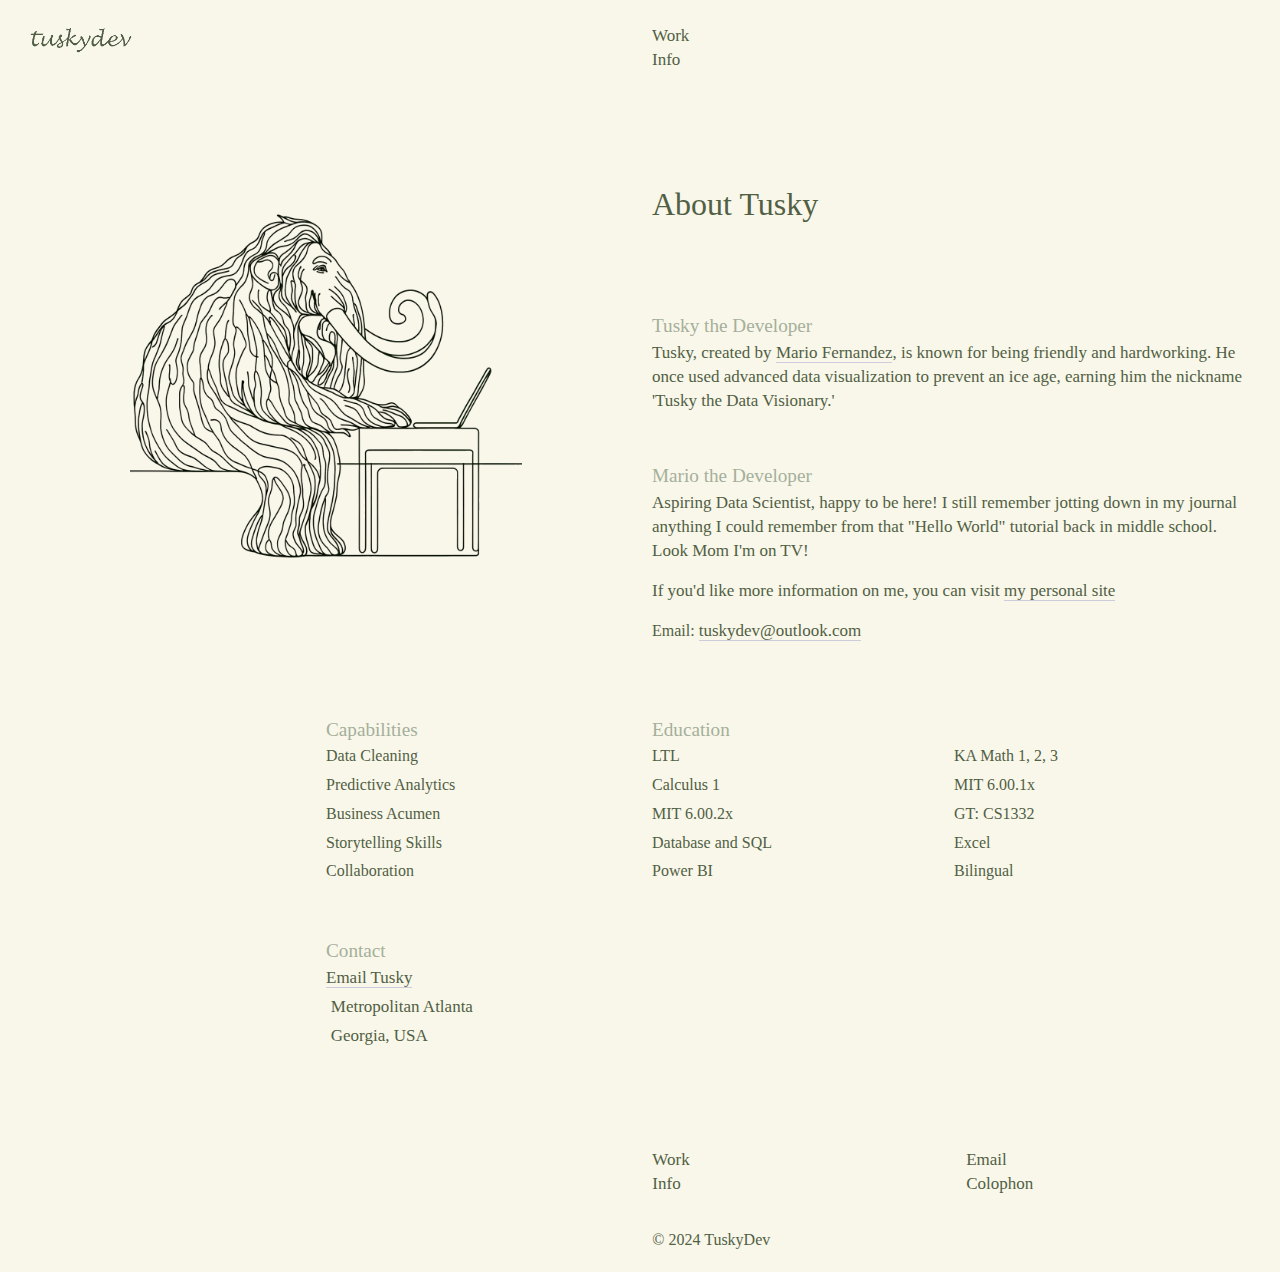
==== about.html @ 4cbc21b4 "Added index html and css files, added NAVBAR for index" ====
<!DOCTYPE html>
<html lang="en">
  <head>
    <meta charset="UTF-8" />
    <meta name="viewport" content="width=device-width, initial-scale=1.0" />
    <meta
      name="description"
      content="TuskyDev is the home of Tusky the Developer, created by Mario Fernandez. Discover our capabilities in data science, analytics, and more. Contact us at tuskydev@outlook.com."
    />
    <title>Tusky · About</title>
    <link rel="stylesheet" type="text/css" href="./styles/index.css" />
  </head>
  <body>
    <!-- Page Wrapper -->
    <div class="wrapper">
      <!-- Header -->
      <header role="banner">
        <div id="cursiveImgDiv">
          <a href="">
            <img
              id="cursiveImg"
              src="./images/cursiveTuskyDev.png"
              class="hoverHighlightClass"
              alt="Artistic
          cursive typography spelling out the word 'tuskydev' in an elegant and
          flowing style."
            />
          </a>
        </div>
        <nav role="navigation">
          <div><a href="/" class="hoverHighlightClass">Work</a></div>
          <div>
            <a href="./about.html" class="hoverHighlightClass">Info</a>
          </div>
        </nav>
      </header>

      <!-- Main Content -->
      <main role="main">
        <div id="studyingMammothDiv">
          <img
            id="studyingMammoth"
            src="./images/studyingMammothTransparent.png"
            alt="Simple and elegant line drawing depicting a mammoth, with graceful and minimalistic strokes capturing the essence of this prehistoric creature."
          />
        </div>

        <!-- About Section -->
        <div class="divTwo">
          <h1>About Tusky</h1>
          <h2>Tusky the Developer</h2>
          <p>
            Tusky, created by
            <a href="" class="hoverHighlightClass">Mario Fernandez</a>, is known
            for being friendly and hardworking. He once used advanced data
            visualization to prevent an ice age, earning him the nickname 'Tusky
            the Data Visionary.'
          </p>

          <h2>Mario the Developer</h2>
          <p>
            Aspiring Data Scientist, happy to be here! I still remember jotting
            down in my journal anything I could remember from that "Hello World"
            tutorial back in middle school. Look Mom I'm on TV!
          </p>

          <p>
            If you'd like more information on me, you can visit
            <a href="" class="hoverHighlightClass">my personal site</a>
          </p>

          <span
            >Email:
            <a href="mailto:tuskydev@outlook.com" class="hoverHighlightClass"
              >tuskydev@outlook.com</a
            ></span
          >
        </div>

        <!-- Capabilities and Contact Section -->
        <div class="divThree">
          <div>
            <h2>Capabilities</h2>
            <ul class="noBullets">
              <li>Data Cleaning</li>
              <li>Predictive Analytics</li>
              <li>Business Acumen</li>
              <li>Storytelling Skills</li>
              <li>Collaboration</li>
            </ul>
          </div>
          <div>
            <h2>Contact</h2>
            <a href="mailto:tuskydev@outlook.com" class="hoverHighlightClass"
              >Email Tusky</a
            >
            <p>Metropolitan Atlanta</p>
            <p>Georgia, USA</p>
          </div>
        </div>

        <!-- Education Section -->
        <div class="divFour">
          <h2>Education</h2>
          <ul class="noBullets">
            <li>LTL</li>
            <li>KA Math 1, 2, 3</li>
            <li>Calculus 1</li>
            <li>MIT 6.00.1x</li>
            <li>MIT 6.00.2x</li>
            <li>GT: CS1332</li>
            <li>Database and SQL</li>
            <li>Excel</li>
            <li>Power BI</li>
            <li>Bilingual</li>
          </ul>
        </div>
      </main>
    </div>

    <!-- Footer -->
    <footer role="contentinfo">
      <div id="copyrightDiv">
        <div>
          <div><a href="/" class="hoverHighlightClass">Work</a></div>
          <div><a href="./about.html" class="hoverHighlightClass">Info</a></div>
        </div>
        <span>© 2024 TuskyDev</span>
      </div>
      <div>
        <a href="mailto:tuskydev@outlook.com" class="hoverHighlightClass"
          >Email</a
        >
        <a href="" class="hoverHighlightClass">Colophon</a>
      </div>
    </footer>
  </body>
</html>
---- styles/index.css ----
/* Import statements and global settings */
/* Import statements and global settings */
/* Global settings */
* {
  color: #515f44;
}
/* Resetting some default styles */
html,
body {
  height: 100%;
  line-height: 1.5em;
  margin: 0;
  padding: 0;
}
/* General layout and structure */
.wrapper {
  min-height: 80%;
  margin-bottom: -100px;
  padding-bottom: 100px;
}
/* Typography and links */
body {
  background: #f9f7ea;
  margin: 1.5em;
}
a {
  text-decoration: none;
  border-bottom: 1px solid #ccd;
  font-size: 17px;
}
h1,
h2 {
  font-weight: 400;
}
h1 {
  font-size: calc(1.4rem) 0 0;
  margin: 0 0 calc(2 * 1.5em) 0;
  letter-spacing: 0;
}
@media (max-width: 1024px) {
  h1 {
    margin-bottom: 1rem;
  }
}
h2 {
  margin: calc(1.7 * 1.5em) 0 0;
  font-size: 1.2rem;
  line-height: 1.5em;
  color: #a5af9b;
}
@media (max-width: 480px) {
  h2 {
    margin: calc(1.3 * 1.5em) 0 0;
  }
}
p {
  font-size: 17px;
}
li {
  margin-bottom: 0.3rem;
}
/* Header styling */
header {
  display: grid;
  grid-template-columns: repeat(2, 1fr);
  grid-gap: 1.5em;
  margin-bottom: calc(5 * 1.5em);
  line-height: 1.5em;
}
header nav {
  display: flex;
  flex-direction: column;
  width: 100%;
}
header nav a {
  border-bottom: none;
}
header #cursiveImgDiv {
  width: 100%;
}
header #cursiveImgDiv a {
  border-bottom: none;
}
header #cursiveImg {
  width: 7rem;
  height: 2rem;
}
@media (max-width: 1024px) {
  header #cursiveImg {
    width: 6rem;
    height: 1.8rem;
  }
}
@media (max-width: 480px) {
  header #cursiveImg {
    width: 5rem;
    height: 1.6rem;
  }
}
header #cursiveImg:hover {
  filter: hue-rotate(90deg);
}
/* Main content styling */
main {
  display: grid;
  grid-template-columns: 1fr 1fr;
  gap: 1.5em;
}
@media (max-width: 1024px) {
  main {
    display: flex;
    flex-direction: column;
  }
}
@media (max-width: 480px) {
  main {
    gap: 0;
  }
}
main #studyingMammothDiv {
  margin: 0 auto;
  width: 100%;
  user-select: none;
  -moz-user-select: none;
  /* Firefox */
  -webkit-user-select: none;
  /* Safari and Chrome */
  -ms-user-select: none;
  /* IE 10+ and Edge */
  pointer-events: none;
}
main #studyingMammothDiv #studyingMammoth {
  display: block;
  margin: 0 auto;
  max-width: 28em;
  width: 65%;
}
@media (max-width: 1024px) {
  main #studyingMammothDiv #studyingMammoth {
    margin-bottom: 5rem;
  }
}
@media (max-width: 1024px) {
  .divTwo {
    text-align: center;
  }
}
.divTwo p {
  margin: 0 0 1rem;
  max-width: 35em;
}
@media (max-width: 1024px) {
  .divTwo p {
    margin-left: auto;
    margin-right: auto;
  }
}
.divThree {
  display: flex;
  flex-direction: column;
}
@media (max-width: 1024px) {
  .divThree {
    display: grid;
    grid-template-columns: 1fr 1fr;
  }
}
@media (max-width: 480px) {
  .divThree {
    display: grid;
    grid-template-columns: 1fr;
  }
}
.divThree div {
  margin-left: 50%;
}
@media (max-width: 1024px) {
  .divThree div {
    margin: 0;
    margin-left: auto;
    margin-right: auto;
  }
}
.divThree p {
  margin: 0.3rem;
}
@media (max-width: 1024px) {
  .divFour {
    display: grid;
  }
}
@media (max-width: 1024px) {
  .divFour h2 {
    text-align: center;
    margin-right: 50%;
  }
}
.divFour ul {
  display: grid;
  grid-template-columns: 1fr 1fr;
}
@media (max-width: 1024px) {
  .divFour ul {
    text-align: center;
  }
}
/* Footer styling */
footer {
  display: grid;
  grid-template-columns: repeat(2, 1fr);
  gap: 1.5em;
  line-height: 1.5em;
  padding-top: calc(4 * 1.5em);
  padding-bottom: 1.5em;
  height: 100px;
  margin-left: 51%;
}
@media (max-width: 1024px) {
  footer {
    text-align: center;
    margin: auto;
  }
}
@media (max-width: 480px) {
  footer {
    display: flex;
    flex-direction: column-reverse;
    margin-top: 5rem;
    gap: 0;
  }
}
footer #copyrightDiv {
  display: flex;
  flex-direction: column;
}
footer #copyrightDiv span {
  margin-top: 2rem;
}
footer a {
  display: flex;
  flex-direction: column;
  border-bottom: none;
}
/* Utility classes */
.noBullets {
  list-style: none;
  padding: 0;
  margin: 0;
  width: 100%;
}
.hoverHighlightClass:hover {
  transition: opacity 0.1s;
  opacity: 0.7;
  color: #a5af9b;
}
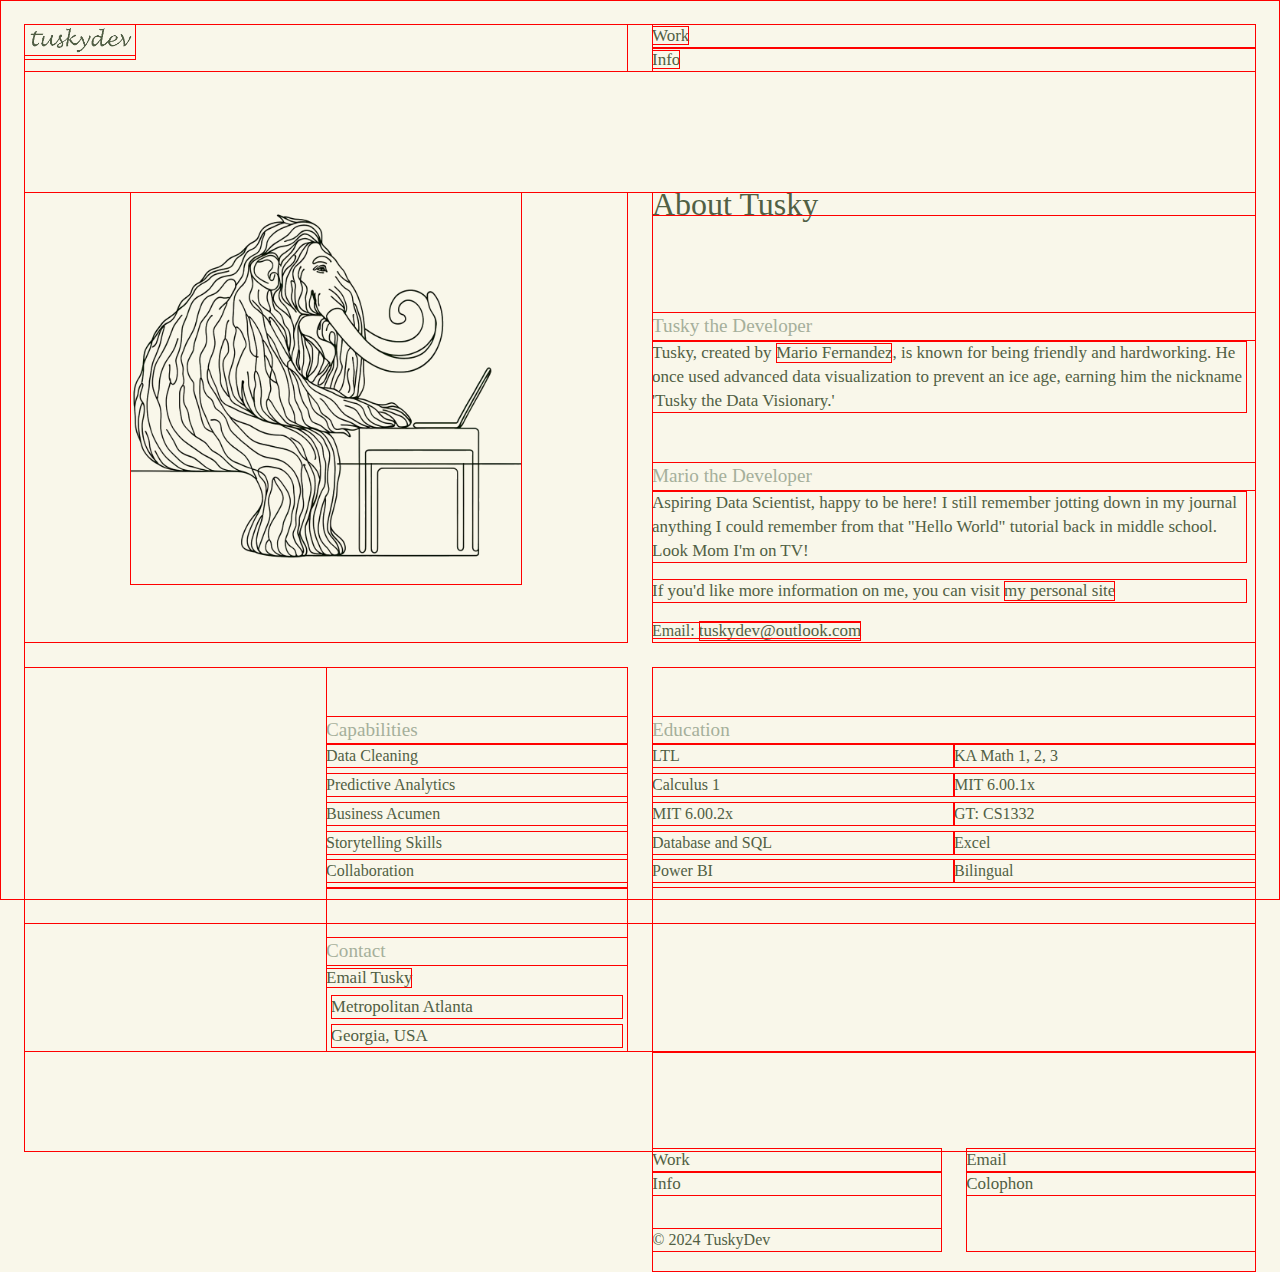
==== commit 99b9aa3f: "Grid display for first project works somewhat well! Need to adjust a couple of things" ====
--- a/about.html
+++ b/about.html
@@ -8,7 +8,7 @@
       content="TuskyDev is the home of Tusky the Developer, created by Mario Fernandez. Discover our capabilities in data science, analytics, and more. Contact us at tuskydev@outlook.com."
     />
     <title>Tusky · About</title>
-    <link rel="stylesheet" type="text/css" href="./styles/index.css" />
+    <link rel="stylesheet" type="text/css" href="../styles/index.css" />
   </head>
   <body>
     <!-- Page Wrapper -->
@@ -16,7 +16,7 @@
       <!-- Header -->
       <header role="banner">
         <div id="cursiveImgDiv">
-          <a href="">
+          <a href="/">
             <img
               id="cursiveImg"
               src="./images/cursiveTuskyDev.png"
@@ -36,7 +36,7 @@
       </header>
 
       <!-- Main Content -->
-      <main role="main">
+      <main role="main" class="aboutMain">
         <div id="studyingMammothDiv">
           <img
             id="studyingMammoth"
--- a/styles/index.css
+++ b/styles/index.css
@@ -1,7 +1,8 @@
-/* Import statements and global settings */
 /* Import statements and global settings */
 /* Global settings */
 * {
+  outline: 1px solid red;
+  outline-offset: -1px;
   color: #515f44;
 }
 /* Resetting some default styles */
@@ -100,24 +101,24 @@
 header #cursiveImg:hover {
   filter: hue-rotate(90deg);
 }
-/* Main content styling */
-main {
+/* about page main content styling */
+.aboutMain {
   display: grid;
   grid-template-columns: 1fr 1fr;
   gap: 1.5em;
 }
 @media (max-width: 1024px) {
-  main {
+  .aboutMain {
     display: flex;
     flex-direction: column;
   }
 }
 @media (max-width: 480px) {
-  main {
+  .aboutMain {
     gap: 0;
   }
 }
-main #studyingMammothDiv {
+.aboutMain #studyingMammothDiv {
   margin: 0 auto;
   width: 100%;
   user-select: none;
@@ -129,14 +130,14 @@
   /* IE 10+ and Edge */
   pointer-events: none;
 }
-main #studyingMammothDiv #studyingMammoth {
+.aboutMain #studyingMammothDiv #studyingMammoth {
   display: block;
   margin: 0 auto;
   max-width: 28em;
   width: 65%;
 }
 @media (max-width: 1024px) {
-  main #studyingMammothDiv #studyingMammoth {
+  .aboutMain #studyingMammothDiv #studyingMammoth {
     margin-bottom: 5rem;
   }
 }
@@ -253,3 +254,29 @@
   opacity: 0.7;
   color: #a5af9b;
 }
+/* index.html styles below */
+.projectList {
+  display: grid;
+  grid-template-columns: repeat(3, 1fr);
+  grid-template-rows: repeat(2, 1fr);
+  grid-column-gap: 0px;
+  grid-row-gap: 0px;
+}
+.projectList #projectListH1 {
+  grid-area: 1 / 2 / 2 / 4;
+  font-size: calc(3.6 * 1.4rem);
+  margin: 0;
+}
+.projectList #projectListNumber {
+  grid-area: 2 / 1 / 3 / 2;
+  display: flex;
+  justify-content: flex-end;
+  align-items: center;
+  margin-right: 1rem;
+}
+.projectList #projectListDescription {
+  grid-area: 2 / 2 / 3 / 3;
+}
+.projectList .projectListViewProject {
+  grid-area: 2 / 3 / 3 / 4;
+}
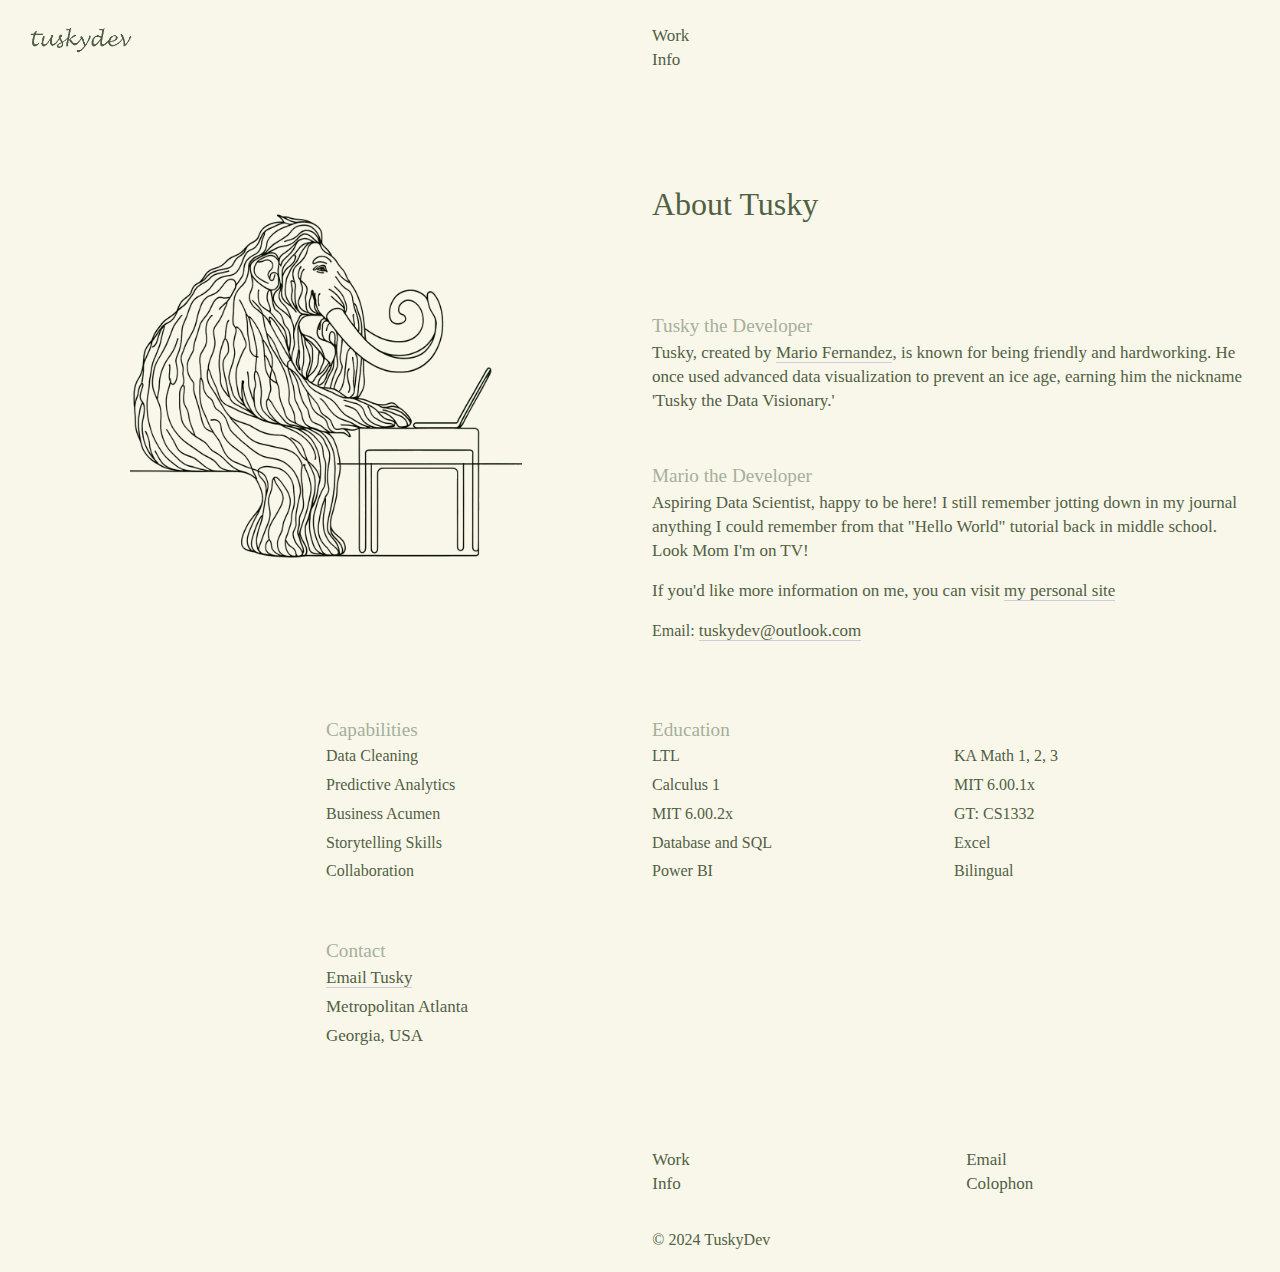
==== commit f8258d27: "Added work pages specific for each project; ready to implement html!" ====
--- a/about.html
+++ b/about.html
@@ -27,6 +27,8 @@
             />
           </a>
         </div>
+
+        <!-- Navigation Links -->
         <nav role="navigation">
           <div><a href="/" class="hoverHighlightClass">Work</a></div>
           <div>
--- a/styles/index.css
+++ b/styles/index.css
@@ -1,8 +1,6 @@
 /* Import statements and global settings */
 /* Global settings */
 * {
-  outline: 1px solid red;
-  outline-offset: -1px;
   color: #515f44;
 }
 /* Resetting some default styles */
@@ -183,7 +181,7 @@
   }
 }
 .divThree p {
-  margin: 0.3rem;
+  margin: 0.3rem 0;
 }
 @media (max-width: 1024px) {
   .divFour {
@@ -256,27 +254,180 @@
 }
 /* index.html styles below */
 .projectList {
-  display: grid;
-  grid-template-columns: repeat(3, 1fr);
-  grid-template-rows: repeat(2, 1fr);
-  grid-column-gap: 0px;
-  grid-row-gap: 0px;
-}
-.projectList #projectListH1 {
+  /* Grid Layout for Project List */
+  display: grid;
+  grid-template-columns: 1fr 1fr 1.5fr;
+  grid-template-rows: 0.75fr 1fr;
+  grid-column-gap: 25px;
+  margin-bottom: 10rem;
+  /* Responsive Grid Adjustments */
+  /* Font Size for Paragraphs and Links */
+  /* Project List Heading Styling */
+  /* Project List Number Styling */
+  /* Project List Description Styling */
+  /* Project List View Work Styling */
+}
+@media (max-width: 1500px) {
+  .projectList {
+    grid-template-columns: 1fr 1.25fr 1fr;
+  }
+}
+@media (max-width: 1250px) {
+  .projectList {
+    grid-template-columns: 1fr 1.25fr 1fr;
+  }
+}
+@media (max-width: 1024px) {
+  .projectList {
+    grid-template-columns: 0.1fr 1.25fr 1fr;
+    margin-bottom: 8rem;
+  }
+}
+@media (max-width: 768px) {
+  .projectList {
+    grid-template-columns: 0.1fr 1.5fr;
+    grid-template-rows: 0.25fr 0.25fr 0.25fr;
+  }
+}
+@media (max-width: 480px) {
+  .projectList {
+    grid-template-columns: auto 1.5fr;
+    grid-template-rows: auto auto auto;
+    margin-bottom: 6rem;
+  }
+}
+.projectList p,
+.projectList a {
+  font-size: 1.7rem;
+  /* Responsive Font Size Adjustments */
+}
+@media (max-width: 2000px) {
+  .projectList p,
+  .projectList a {
+    font-size: 1.5rem;
+  }
+}
+@media (max-width: 1500px) {
+  .projectList p,
+  .projectList a {
+    font-size: 1.25rem;
+  }
+}
+@media (max-width: 1250px) {
+  .projectList p,
+  .projectList a {
+    font-size: 1.05rem;
+  }
+}
+@media (max-width: 1024px) {
+  .projectList p,
+  .projectList a {
+    font-size: 1rem;
+  }
+}
+@media (max-width: 768px) {
+  .projectList p,
+  .projectList a {
+    font-size: 1.2rem;
+  }
+}
+@media (max-width: 480px) {
+  .projectList p,
+  .projectList a {
+    font-size: 1rem;
+  }
+}
+.projectList .projectListH1 {
+  /* Heading Grid Layout */
+  display: grid;
   grid-area: 1 / 2 / 2 / 4;
-  font-size: calc(3.6 * 1.4rem);
-  margin: 0;
-}
-.projectList #projectListNumber {
+  margin: auto 0;
+  font-size: 5.5rem;
+  /* Responsive Font Size Adjustments */
+}
+@media (max-width: 2000px) {
+  .projectList .projectListH1 {
+    font-size: 4.5rem;
+  }
+}
+@media (max-width: 1500px) {
+  .projectList .projectListH1 {
+    font-size: 4.2rem;
+  }
+}
+@media (max-width: 1250px) {
+  .projectList .projectListH1 {
+    font-size: 4rem;
+  }
+}
+@media (max-width: 768px) {
+  .projectList .projectListH1 {
+    font-size: 2.5rem;
+    line-height: calc(0.4 * 1.5em);
+  }
+}
+@media (max-width: 480px) {
+  .projectList .projectListH1 {
+    font-size: 2.1rem;
+    line-height: calc(0.6 * 1.5em);
+  }
+}
+.projectList .projectListNumber {
   grid-area: 2 / 1 / 3 / 2;
   display: flex;
   justify-content: flex-end;
-  align-items: center;
-  margin-right: 1rem;
-}
-.projectList #projectListDescription {
+  align-items: end;
+}
+.projectList .projectListDescription {
   grid-area: 2 / 2 / 3 / 3;
-}
-.projectList .projectListViewProject {
+  max-width: 80%;
+}
+@media (max-width: 1024px) {
+  .projectList .projectListDescription {
+    max-width: 90%;
+  }
+}
+@media (max-width: 768px) {
+  .projectList .projectListDescription {
+    max-width: 100%;
+  }
+}
+.projectList .projectListViewWork {
   grid-area: 2 / 3 / 3 / 4;
-}
+  display: flex;
+  align-items: end;
+  /* Responsive Font Size and Padding Adjustments */
+  /* Styling for Curved Arrow Icon */
+}
+@media (max-width: 768px) {
+  .projectList .projectListViewWork {
+    grid-area: 3 / 2 / 4 / 3;
+  }
+}
+.projectList .projectListViewWork .curvedArrow {
+  font-size: 2.5rem;
+  padding-right: 8rem;
+  margin-right: -7rem;
+  border-bottom: none;
+  cursor: text;
+  /* Responsive Font Size and Padding Adjustments */
+}
+@media (max-width: 1500px) {
+  .projectList .projectListViewWork .curvedArrow {
+    font-size: 1.5rem;
+    padding-right: 7rem;
+    margin-right: -6rem;
+  }
+}
+@media (max-width: 1250px) {
+  .projectList .projectListViewWork .curvedArrow {
+    font-size: 1.5rem;
+    padding-right: 6rem;
+    margin-right: -5rem;
+  }
+}
+@media (max-width: 1024px) {
+  .projectList .projectListViewWork .curvedArrow {
+    font-size: 1.2rem;
+  }
+}
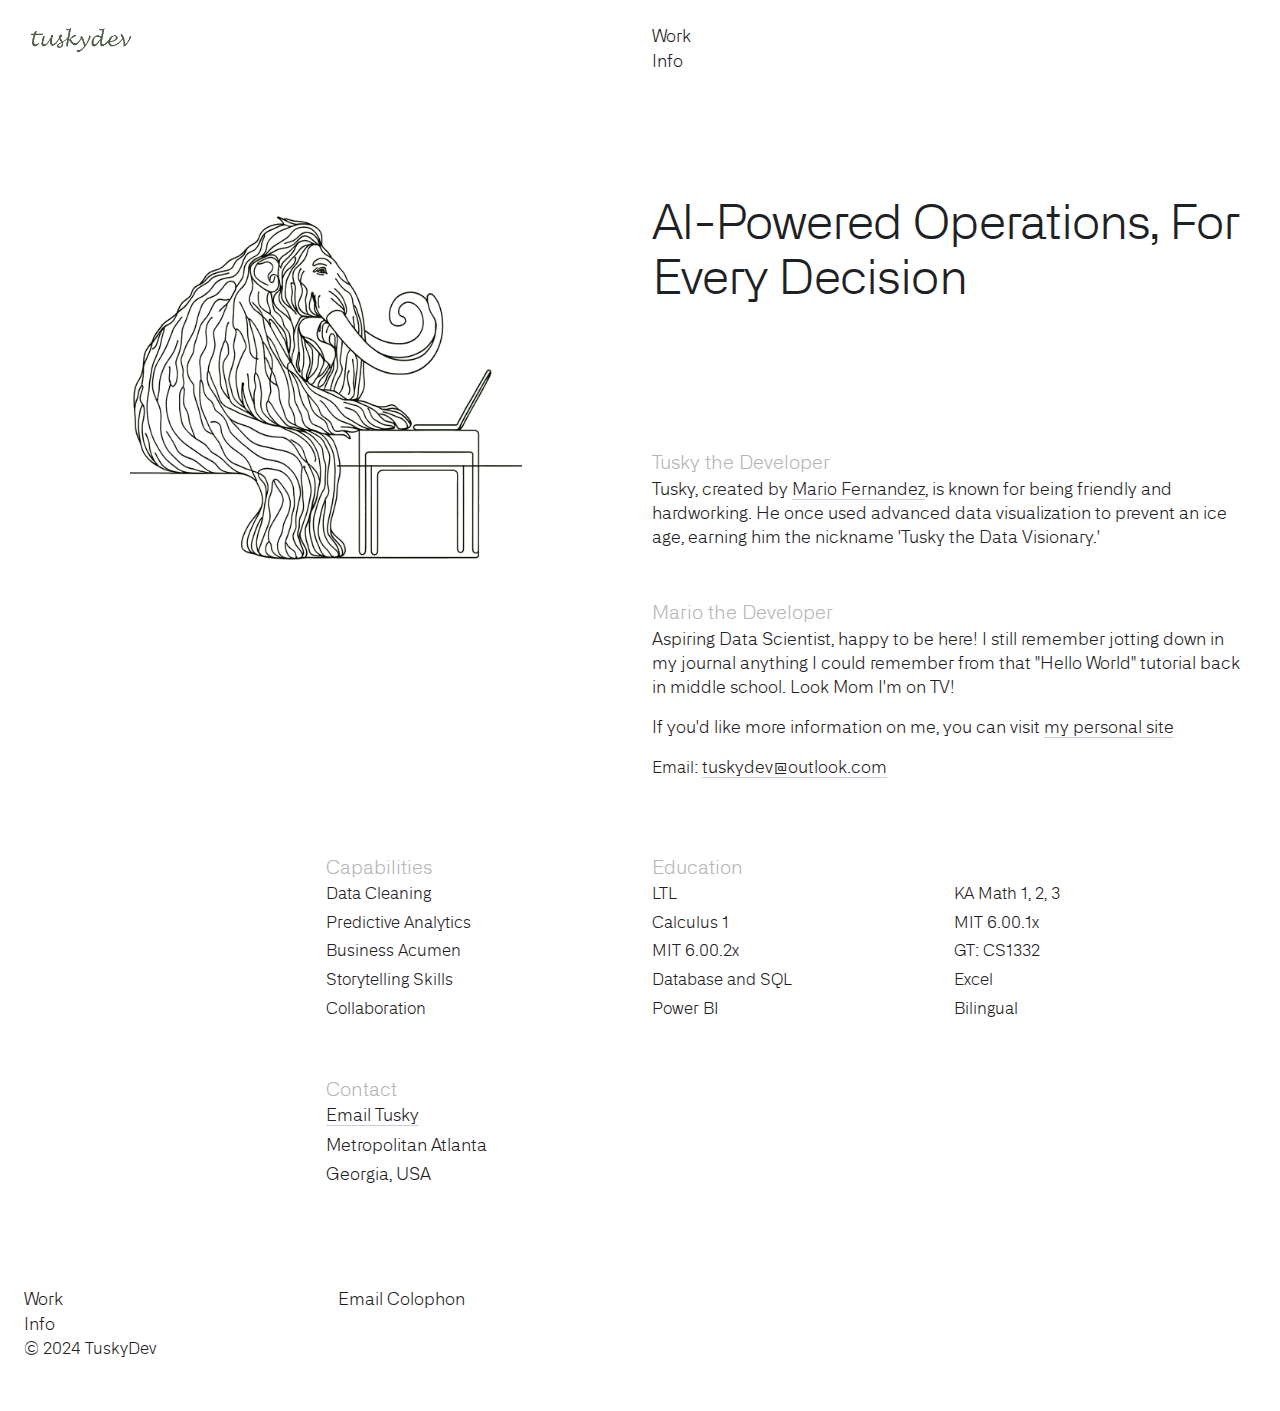
==== commit ec1ba96f: "added Exan font" ====
--- a/about.html
+++ b/about.html
@@ -49,7 +49,7 @@
 
         <!-- About Section -->
         <div class="divTwo">
-          <h1>About Tusky</h1>
+          <h1>AI-Powered Operations, For Every Decision</h1>
           <h2>Tusky the Developer</h2>
           <p>
             Tusky, created by
--- a/styles/index.css
+++ b/styles/index.css
@@ -1,7 +1,20 @@
 /* Import statements and global settings */
+@font-face {
+  font-family: "Alliance No. 1";
+  src: url("./fonts/degarism_studio_-_alliance_no.1_light-webfont.woff2") format("woff2"), url("./fonts/degarism_studio_-_alliance_no.1_light-webfont.woff") format("woff");
+  font-weight: normal;
+  font-style: normal;
+}
+@font-face {
+  font-family: "Alliance No. 2";
+  src: url("./fonts/degarism_studio_-_alliance_no.2_light-webfont.woff2") format("woff2"), url("./fonts/degarism_studio_-_alliance_no.2_light-webfont.woff") format("woff");
+  font-weight: normal;
+  font-style: normal;
+}
 /* Global settings */
 * {
-  color: #515f44;
+  color: #1e2124;
+  font-family: "Alliance No. 2";
 }
 /* Resetting some default styles */
 html,
@@ -19,7 +32,7 @@
 }
 /* Typography and links */
 body {
-  background: #f9f7ea;
+  background: #ffffff;
   margin: 1.5em;
 }
 a {
@@ -32,20 +45,17 @@
   font-weight: 400;
 }
 h1 {
-  font-size: calc(1.4rem) 0 0;
   margin: 0 0 calc(2 * 1.5em) 0;
-  letter-spacing: 0;
-}
-@media (max-width: 1024px) {
-  h1 {
-    margin-bottom: 1rem;
-  }
+  font-family: "Alliance No. 2";
+  font-size: calc(3em);
+  letter-spacing: -0.02em;
+  line-height: 1.15em;
 }
 h2 {
   margin: calc(1.7 * 1.5em) 0 0;
   font-size: 1.2rem;
   line-height: 1.5em;
-  color: #a5af9b;
+  color: #b5b6b7;
 }
 @media (max-width: 480px) {
   h2 {
@@ -206,39 +216,59 @@
 /* Footer styling */
 footer {
   display: grid;
-  grid-template-columns: repeat(2, 1fr);
+  grid-template-columns: repeat(4, 1fr);
+  grid-template-rows: repeat(2, 1fr);
   gap: 1.5em;
+  height: 100px;
   line-height: 1.5em;
   padding-top: calc(4 * 1.5em);
   padding-bottom: 1.5em;
-  height: 100px;
-  margin-left: 51%;
 }
 @media (max-width: 1024px) {
   footer {
-    text-align: center;
-    margin: auto;
-  }
-}
-@media (max-width: 480px) {
-  footer {
-    display: flex;
-    flex-direction: column-reverse;
-    margin-top: 5rem;
-    gap: 0;
-  }
-}
-footer #copyrightDiv {
+    grid-template-columns: repeat(2, 1fr);
+    grid-template-rows: repeat(3, 1fr);
+  }
+}
+footer a,
+footer span {
+  border-bottom: none;
+}
+footer .infoUpArrow {
+  grid-area: 1 / 1 / 2 / 2;
+}
+@media (max-width: 1024px) {
+  footer .infoUpArrow {
+    grid-area: 1 / 1 / 2 / 2;
+  }
+}
+footer .infoWorkInfo {
+  grid-area: 1 / 3 / 2 / 4;
   display: flex;
   flex-direction: column;
 }
-footer #copyrightDiv span {
-  margin-top: 2rem;
-}
-footer a {
+@media (max-width: 1024px) {
+  footer .infoWorkInfo {
+    grid-area: 2 / 1 / 3 / 2;
+  }
+}
+footer .infoEmailColophon {
+  grid-area: 1 / 4 / 2 / 5;
   display: flex;
   flex-direction: column;
-  border-bottom: none;
+}
+@media (max-width: 1024px) {
+  footer .infoEmailColophon {
+    grid-area: 2 / 2 / 3 / 3;
+  }
+}
+footer .infoC2024TuskyDev {
+  grid-area: 2 / 3 / 3 / 4;
+}
+@media (max-width: 1024px) {
+  footer .infoC2024TuskyDev {
+    grid-area: 3 / 1 / 4 / 2;
+  }
 }
 /* Utility classes */
 .noBullets {
@@ -250,7 +280,7 @@
 .hoverHighlightClass:hover {
   transition: opacity 0.1s;
   opacity: 0.7;
-  color: #a5af9b;
+  color: #b5b6b7;
 }
 /* index.html styles below */
 .projectList {
@@ -338,8 +368,6 @@
   }
 }
 .projectList .projectListH1 {
-  /* Heading Grid Layout */
-  display: grid;
   grid-area: 1 / 2 / 2 / 4;
   margin: auto 0;
   font-size: 5.5rem;
@@ -396,7 +424,6 @@
   grid-area: 2 / 3 / 3 / 4;
   display: flex;
   align-items: end;
-  /* Responsive Font Size and Padding Adjustments */
   /* Styling for Curved Arrow Icon */
 }
 @media (max-width: 768px) {
@@ -406,8 +433,8 @@
 }
 .projectList .projectListViewWork .curvedArrow {
   font-size: 2.5rem;
-  padding-right: 8rem;
-  margin-right: -7rem;
+  margin-right: 0.5rem;
+  margin-bottom: 0.15rem;
   border-bottom: none;
   cursor: text;
   /* Responsive Font Size and Padding Adjustments */
@@ -415,15 +442,11 @@
 @media (max-width: 1500px) {
   .projectList .projectListViewWork .curvedArrow {
     font-size: 1.5rem;
-    padding-right: 7rem;
-    margin-right: -6rem;
   }
 }
 @media (max-width: 1250px) {
   .projectList .projectListViewWork .curvedArrow {
     font-size: 1.5rem;
-    padding-right: 6rem;
-    margin-right: -5rem;
   }
 }
 @media (max-width: 1024px) {
@@ -431,3 +454,239 @@
     font-size: 1.2rem;
   }
 }
+/* detailedProjects styles below */
+.detailedProjectMain {
+  /* Summary styles below */
+}
+.detailedProjectMain h2 {
+  font-size: 1.6rem;
+}
+@media (max-width: 768px) {
+  .detailedProjectMain h2 {
+    font-size: 1.4rem;
+  }
+}
+@media (max-width: 480px) {
+  .detailedProjectMain h2 {
+    font-size: 1.2rem;
+  }
+}
+.detailedProjectMain p {
+  font-size: 1.3rem;
+  margin: 0;
+}
+@media (max-width: 768px) {
+  .detailedProjectMain p {
+    font-size: 1.15rem;
+  }
+}
+@media (max-width: 480px) {
+  .detailedProjectMain p {
+    font-size: 1rem;
+  }
+}
+.detailedProjectMain .detailedProjectHeader {
+  display: grid;
+  grid-template-columns: 1fr;
+  grid-template-rows: 1.5fr 1fr 1.5fr;
+  max-width: 84%;
+  margin-left: auto;
+  margin-right: 0;
+}
+@media (max-width: 2000px) {
+  .detailedProjectMain .detailedProjectHeader {
+    max-width: 95%;
+  }
+}
+@media (max-width: 1500px) {
+  .detailedProjectMain .detailedProjectHeader {
+    max-width: 100%;
+  }
+}
+@media (max-width: 794px) {
+  .detailedProjectMain .detailedProjectHeader {
+    grid-template-rows: 40px 0.5fr 50px;
+  }
+}
+@media (max-width: 480px) {
+  .detailedProjectMain .detailedProjectHeader {
+    grid-template-rows: 1fr 0.5fr 50px;
+  }
+}
+.detailedProjectMain .detailedProjectHeader .detailedProjectH1 {
+  margin: auto 0;
+  font-size: calc(2.5 * 1.4rem);
+}
+@media (max-width: 768px) {
+  .detailedProjectMain .detailedProjectHeader .detailedProjectH1 {
+    font-size: calc(2 * 1.4rem);
+  }
+}
+@media (max-width: 480px) {
+  .detailedProjectMain .detailedProjectHeader .detailedProjectH1 {
+    font-size: calc(1.5 * 1.4rem);
+    line-height: 30px;
+  }
+}
+.detailedProjectMain .detailedProjectHeader .detailedProjectDescription {
+  font-size: 1.5rem;
+  font-style: italic;
+  margin: 0;
+}
+@media (max-width: 768px) {
+  .detailedProjectMain .detailedProjectHeader .detailedProjectDescription {
+    font-size: 1.2rem;
+  }
+}
+@media (max-width: 480px) {
+  .detailedProjectMain .detailedProjectHeader .detailedProjectDescription {
+    font-size: 1.1rem;
+  }
+}
+.detailedProjectMain .detailedProjectHeader .detailedProjectLinks {
+  display: flex;
+  align-items: end;
+}
+.detailedProjectMain .detailedProjectHeader .detailedProjectLinks a,
+.detailedProjectMain .detailedProjectHeader .detailedProjectLinks span {
+  font-size: 1.5rem;
+}
+@media (max-width: 768px) {
+  .detailedProjectMain .detailedProjectHeader .detailedProjectLinks a,
+  .detailedProjectMain .detailedProjectHeader .detailedProjectLinks span {
+    font-size: 1.3rem;
+  }
+}
+.detailedProjectMain .detailedProjectDiv {
+  display: grid;
+  grid-template-columns: repeat(3, 1fr);
+  grid-template-rows: repeat(1, 1fr);
+  grid-column-gap: 150px;
+  width: 60%;
+  margin: auto;
+  margin-top: 4rem;
+}
+@media (max-width: 2000px) {
+  .detailedProjectMain .detailedProjectDiv {
+    width: 80%;
+    grid-column-gap: 125px;
+  }
+}
+@media (max-width: 1500px) {
+  .detailedProjectMain .detailedProjectDiv {
+    width: 85%;
+    grid-column-gap: 75px;
+  }
+}
+@media (max-width: 1250px) {
+  .detailedProjectMain .detailedProjectDiv {
+    width: 98%;
+    grid-column-gap: 50px;
+  }
+}
+@media (max-width: 1024px) {
+  .detailedProjectMain .detailedProjectDiv {
+    grid-template-columns: 1fr;
+    grid-template-rows: auto auto auto;
+  }
+}
+@media (max-width: 768px) {
+  .detailedProjectMain .detailedProjectDiv {
+    margin-top: 3rem;
+  }
+}
+@media (max-width: 480px) {
+  .detailedProjectMain .detailedProjectDiv {
+    margin-top: 2rem;
+  }
+}
+.detailedProjectMain .detailedProjectAnalysisDiv {
+  display: grid;
+  grid-template-columns: 1fr;
+  grid-template-rows: 1fr auto;
+  width: 60%;
+  margin: auto;
+  margin-top: 4rem;
+}
+@media (max-width: 2000px) {
+  .detailedProjectMain .detailedProjectAnalysisDiv {
+    width: 80%;
+    grid-column-gap: 125px;
+  }
+}
+@media (max-width: 1500px) {
+  .detailedProjectMain .detailedProjectAnalysisDiv {
+    width: 85%;
+    grid-column-gap: 75px;
+  }
+}
+@media (max-width: 1250px) {
+  .detailedProjectMain .detailedProjectAnalysisDiv {
+    width: 98%;
+    grid-column-gap: 50px;
+  }
+}
+.detailedProjectMain .detailedProjectAnalysisDiv p {
+  width: 60%;
+}
+@media (max-width: 2000px) {
+  .detailedProjectMain .detailedProjectAnalysisDiv p {
+    width: 60%;
+    grid-column-gap: 125px;
+  }
+}
+@media (max-width: 1500px) {
+  .detailedProjectMain .detailedProjectAnalysisDiv p {
+    width: 80%;
+    grid-column-gap: 125px;
+  }
+}
+@media (max-width: 1250px) {
+  .detailedProjectMain .detailedProjectAnalysisDiv p {
+    width: 85%;
+    grid-column-gap: 100px;
+  }
+}
+@media (max-width: 1024px) {
+  .detailedProjectMain .detailedProjectAnalysisDiv p {
+    width: 90%;
+  }
+}
+.detailedProjectMain .detailedProjectImage {
+  width: 60%;
+  margin: auto;
+  margin-top: 4rem;
+}
+@media (max-width: 2000px) {
+  .detailedProjectMain .detailedProjectImage {
+    width: 80%;
+    grid-column-gap: 125px;
+  }
+}
+@media (max-width: 1500px) {
+  .detailedProjectMain .detailedProjectImage {
+    width: 85%;
+    grid-column-gap: 75px;
+  }
+}
+@media (max-width: 1250px) {
+  .detailedProjectMain .detailedProjectImage {
+    width: 98%;
+    grid-column-gap: 50px;
+  }
+}
+.detailedProjectMain .detailedProjectImage img {
+  width: 75%;
+  height: auto;
+  max-width: 1213px;
+}
+@media (max-width: 1500px) {
+  .detailedProjectMain .detailedProjectImage img {
+    width: 85%;
+  }
+}
+@media (max-width: 1250px) {
+  .detailedProjectMain .detailedProjectImage img {
+    width: 100%;
+  }
+}
